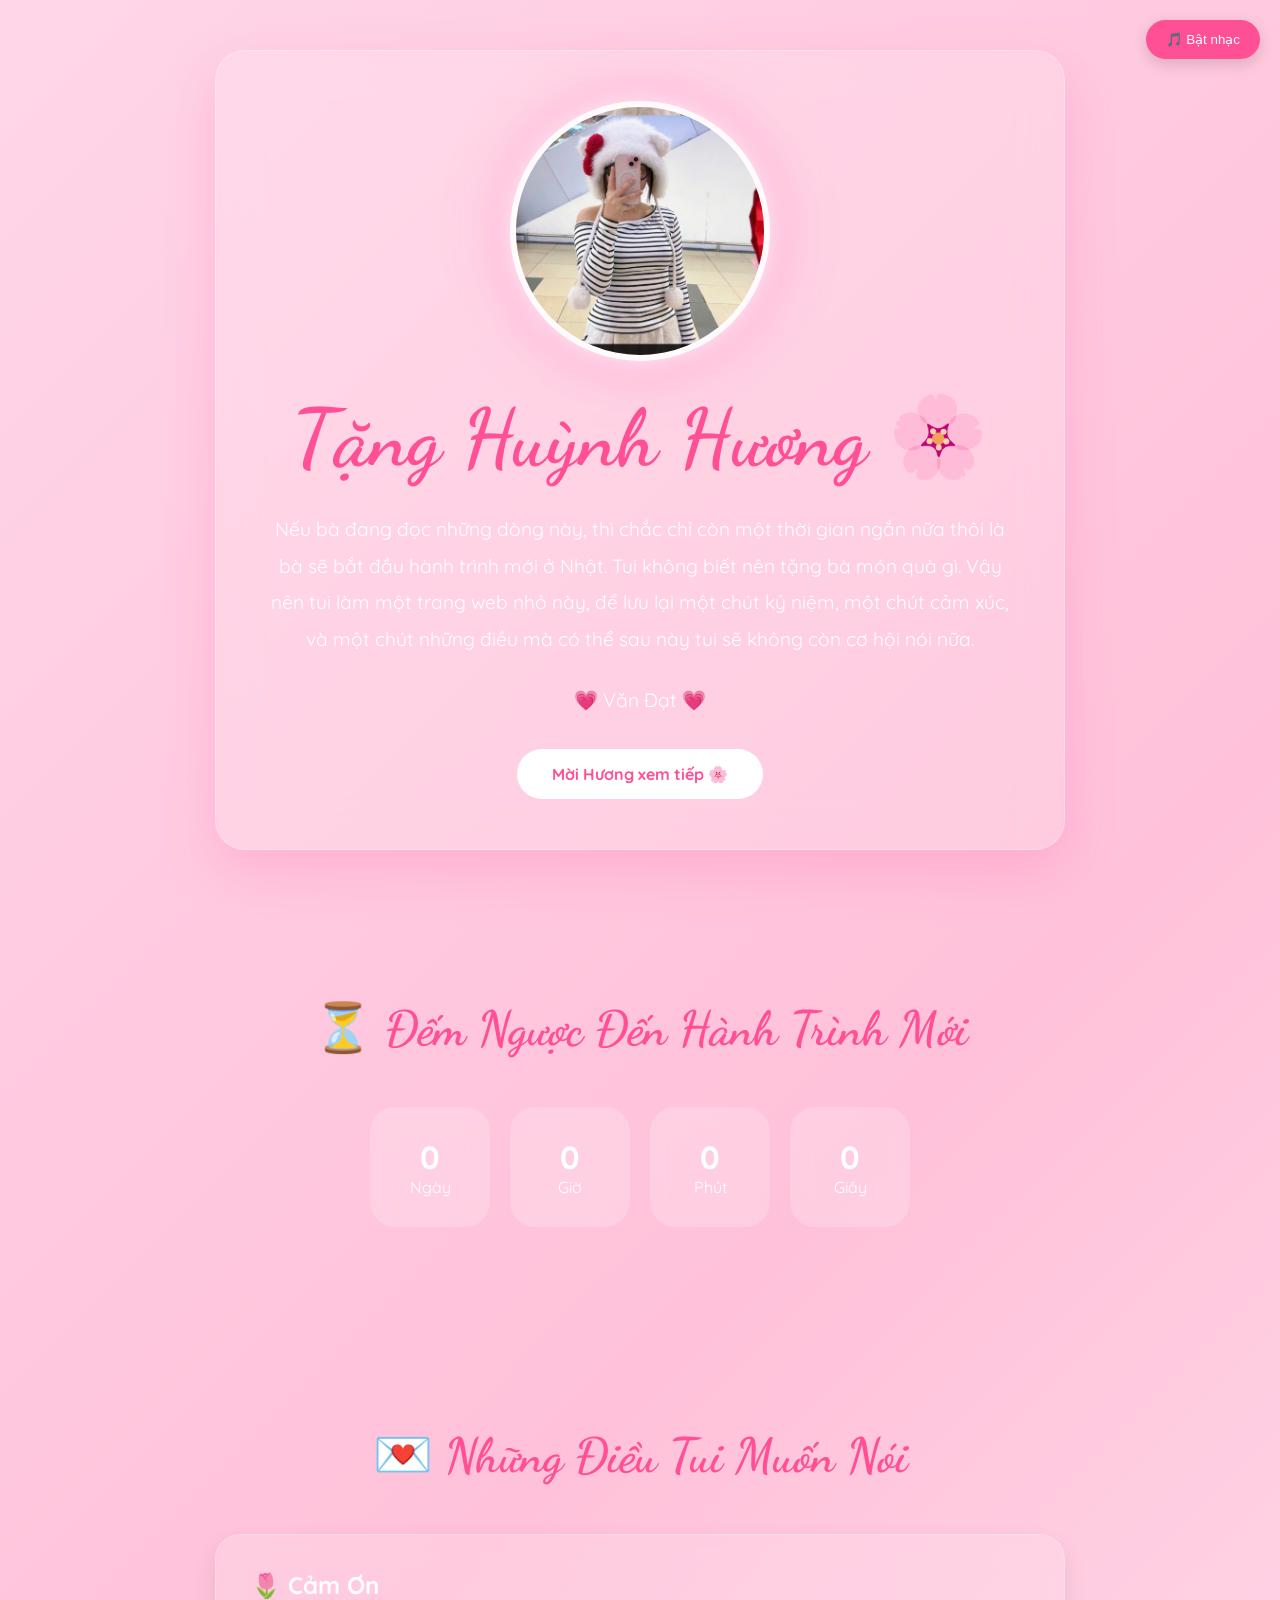
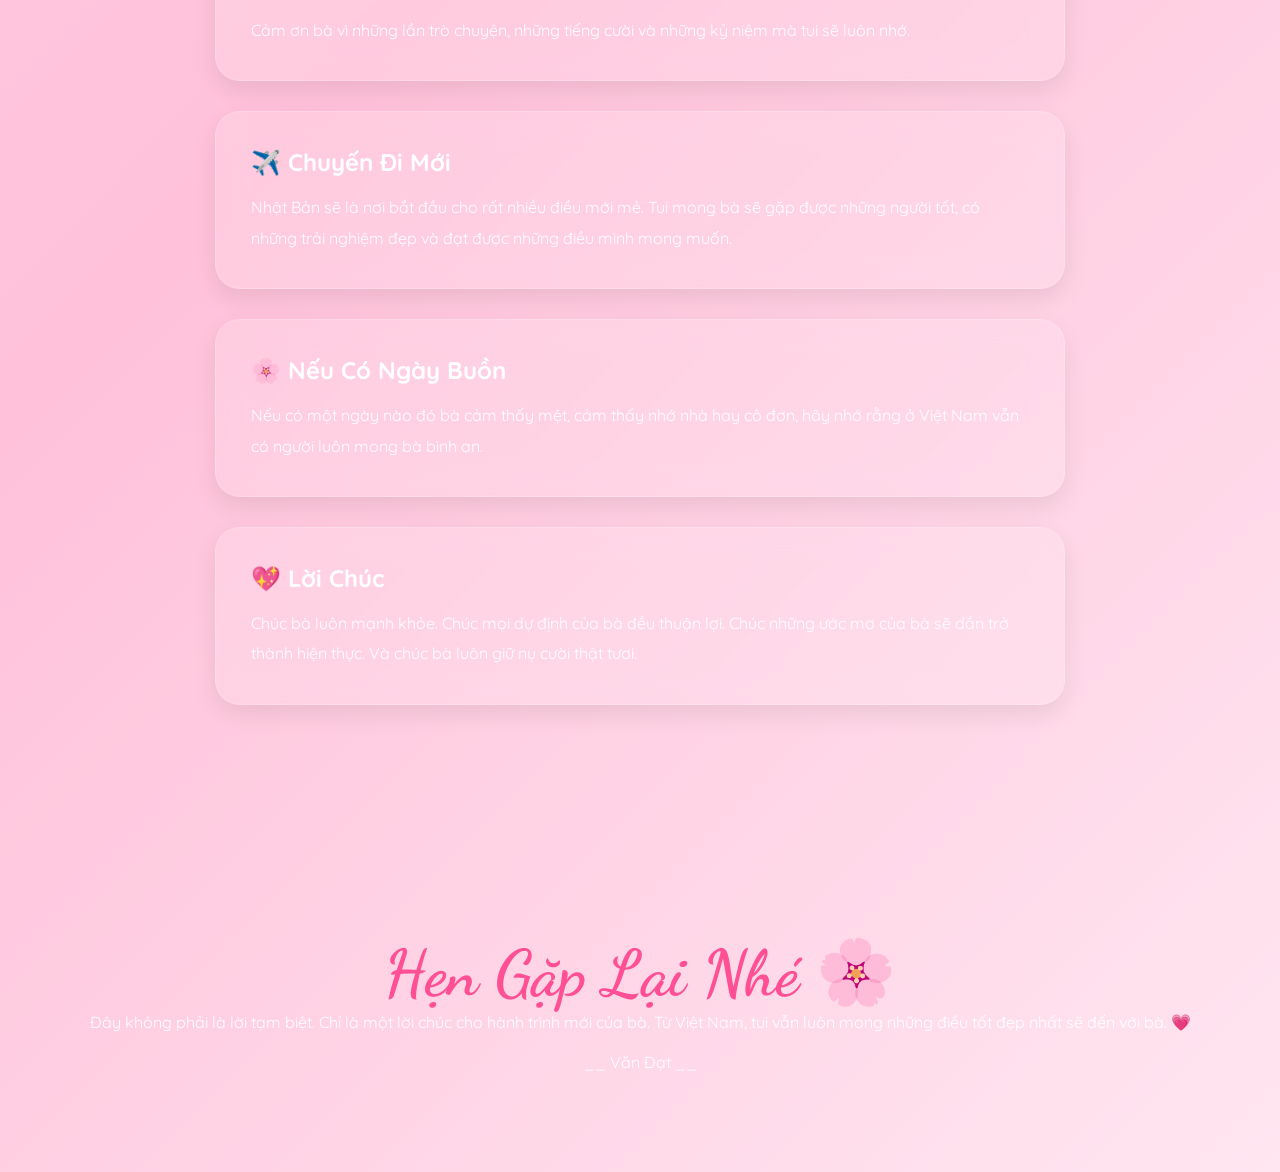
==== index.html @ a10efec6 "upload_code" ====
<!DOCTYPE html>
<html lang="vi">
<head>
<meta charset="UTF-8">
<meta name="viewport" content="width=device-width, initial-scale=1.0">

<title>Văn Đạt Gửi Tặng</title>

<link href="https://fonts.googleapis.com/css2?family=Quicksand:wght@400;500;700&family=Dancing+Script:wght@700&display=swap" rel="stylesheet">

<style>

*{
    margin:0;
    padding:0;
    box-sizing:border-box;
    scroll-behavior:smooth;
}

body{
    font-family:'Quicksand',sans-serif;
    background:linear-gradient(135deg,#ffd6e8,#ffc1d9,#ffe6f1);
    overflow-x:hidden;
    color:white;
}

/* Nút nhạc */

#musicBtn{
    position:fixed;
    top:20px;
    right:20px;
    z-index:9999;
    border:none;
    background:#ff4f95;
    color:white;
    padding:12px 20px;
    border-radius:30px;
    cursor:pointer;
    box-shadow:0 5px 15px rgba(0,0,0,.15);
}

/* Hero */

.hero{
    min-height:100vh;
    display:flex;
    justify-content:center;
    align-items:center;
    text-align:center;
    padding:30px;
}

.hero-card{
    max-width:850px;
    padding:50px;
    border-radius:30px;
    backdrop-filter:blur(20px);
    background:rgba(255,255,255,.15);
    border:1px solid rgba(255,255,255,.25);
    box-shadow:0 20px 50px rgba(255,105,180,.25);
}

.hero-img{
    width:260px;
    height:260px;
    object-fit:cover;
    border-radius:50%;
    border:6px solid rgba(255,255,255,.9);
    margin-bottom:25px;
    box-shadow:
        0 0 25px rgba(255,255,255,.8),
        0 0 60px rgba(255,105,180,.5);
    animation:float 3s ease-in-out infinite;
}

.hero h1{
    font-size:5rem;
    color:#ff4f95;
    font-family:'Dancing Script',cursive;
}

.hero p{
    margin-top:25px;
    font-size:1.2rem;
    line-height:1.9;
}

.btn{
    margin-top:30px;
    display:inline-block;
    padding:15px 35px;
    border-radius:50px;
    text-decoration:none;
    background:white;
    color:#ff4f95;
    font-weight:bold;
    transition:.3s;
}

.btn:hover{
    transform:scale(1.05);
}

/* Sections */

section{
    padding:100px 20px;
}

.title{
    text-align:center;
    font-size:3rem;
    margin-bottom:50px;
    color:#ff4f95;
    font-family:'Dancing Script',cursive;
}

.card{
    max-width:850px;
    margin:auto;
    margin-bottom:30px;
    padding:35px;
    border-radius:25px;
    background:rgba(255,255,255,.15);
    backdrop-filter:blur(15px);
    border:1px solid rgba(255,255,255,.2);
    box-shadow:0 10px 25px rgba(0,0,0,.08);

    transform:translateY(50px);
    opacity:0;
    transition:1s;
}

.card.show{
    opacity:1;
    transform:translateY(0);
}

.card h2{
    margin-bottom:15px;
}

.card p{
    line-height:1.9;
}

/* Countdown */

.countdown{
    display:flex;
    justify-content:center;
    gap:20px;
    flex-wrap:wrap;
}

.box{
    width:120px;
    height:120px;
    background:rgba(255,255,255,.2);
    border-radius:25px;

    display:flex;
    flex-direction:column;
    justify-content:center;
    align-items:center;

    backdrop-filter:blur(10px);
}

.box span:first-child{
    font-size:2rem;
    font-weight:bold;
}

/* Footer */

.footer{
    text-align:center;
    padding:100px 20px;
}

.footer h2{
    font-size:4rem;
    color:#ff4f95;
    font-family:'Dancing Script',cursive;
}

/* Hiệu ứng */

.sakura,
.heart{
    position:fixed;
    top:-20px;
    pointer-events:none;
    z-index:999;
    animation:fall linear forwards;
}

@keyframes fall{
    to{
        transform:
        translateY(110vh)
        rotate(360deg);
        opacity:0;
    }
}

@keyframes float{
    0%,100%{
        transform:translateY(0);
    }

    50%{
        transform:translateY(-12px);
    }
}

@media(max-width:768px){

.hero h1{
    font-size:3rem;
}

.hero-card{
    padding:30px;
}

.hero-img{
    width:200px;
    height:200px;
}

.title{
    font-size:2.2rem;
}

}

</style>
</head>
<body>

<audio id="bgMusic" loop>
    <source src="NgayRoiChuyenBay.mp3" type="audio/mpeg">
</audio>

<button id="musicBtn">🎵 Bật nhạc</button>

<!-- HERO -->

<section class="hero">

<div class="hero-card">

<img src="anh.jpg" alt="Bé Hương" class="hero-img">

<h1>Tặng Huỳnh Hương 🌸</h1>

<p>
Nếu bà đang đọc những dòng này,

thì chắc chỉ còn một thời gian ngắn nữa thôi là bà sẽ bắt đầu hành trình mới ở Nhật.

Tui không biết nên tặng bà món quà gì.

Vậy nên tui làm một trang web nhỏ này,
để lưu lại một chút kỷ niệm,
một chút cảm xúc,
và một chút những điều mà có thể sau này tui sẽ không còn cơ hội nói nữa.

</p>
<p>
💗 Văn Đạt 💗
</p>

<a href="#letter" class="btn">
Mời Hương xem tiếp 🌸
</a>

</div>

</section>

<!-- COUNTDOWN -->

<section>

<h2 class="title">
⏳ Đếm Ngược Đến Hành Trình Mới
</h2>

<div class="countdown">

<div class="box">
<span id="days">0</span>
<span>Ngày</span>
</div>

<div class="box">
<span id="hours">0</span>
<span>Giờ</span>
</div>

<div class="box">
<span id="minutes">0</span>
<span>Phút</span>
</div>

<div class="box">
<span id="seconds">0</span>
<span>Giây</span>
</div>

</div>

</section>

<!-- LỜI NHẮN -->

<section id="letter">

<h2 class="title">
💌 Những Điều Tui Muốn Nói
</h2>

<div class="card reveal">
<h2>🌷 Cảm Ơn </h2>
<p>
Cảm ơn bà vì những lần trò chuyện,
những tiếng cười và những kỷ niệm mà tui sẽ luôn nhớ.
</p>
</div>

<div class="card reveal">
<h2>✈️ Chuyến Đi Mới</h2>
<p>
Nhật Bản sẽ là nơi bắt đầu cho rất nhiều điều mới mẻ.

Tui mong bà sẽ gặp được những người tốt,
có những trải nghiệm đẹp
và đạt được những điều mình mong muốn.
</p>
</div>

<div class="card reveal">
<h2>🌸 Nếu Có Ngày Buồn</h2>
<p>
Nếu có một ngày nào đó bà cảm thấy mệt,
cảm thấy nhớ nhà hay cô đơn,

hãy nhớ rằng ở Việt Nam vẫn có người luôn mong bà bình an.
</p>
</div>

<div class="card reveal">
<h2>💖 Lời Chúc</h2>
<p>
Chúc bà luôn mạnh khỏe.

Chúc mọi dự định của bà đều thuận lợi.

Chúc những ước mơ của bà sẽ dần trở thành hiện thực.

Và chúc bà luôn giữ nụ cười thật tươi.
</p>
</div>

</section>

<!-- FOOTER -->

<section class="footer">

<h2>Hẹn Gặp Lại Nhé 🌸</h2>

<p>
Đây không phải là lời tạm biệt.

Chỉ là một lời chúc cho hành trình mới của bà.

Từ Việt Nam,

tui vẫn luôn mong những điều tốt đẹp nhất sẽ đến với bà.

💗

<br><br>

__ Văn Đạt __
</p>

</section>

<script>

/* Ngày sang Nhật */

const target =
new Date("2026-09-30 00:00:00");

function updateCountdown(){

const now = new Date();
const diff = target - now;

if(diff <= 0) return;

document.getElementById("days").innerText =
Math.floor(diff/(1000*60*60*24));

document.getElementById("hours").innerText =
Math.floor(diff/(1000*60*60)%24);

document.getElementById("minutes").innerText =
Math.floor(diff/(1000*60)%60);

document.getElementById("seconds").innerText =
Math.floor(diff/1000%60);

}

updateCountdown();
setInterval(updateCountdown,1000);

/* Sakura */

function createSakura(){

const flower=document.createElement("div");

flower.className="sakura";

flower.innerHTML=Math.random()>0.5?"🌸":"💮";

flower.style.left=Math.random()*100+"vw";

flower.style.fontSize=
(15+Math.random()*20)+"px";

flower.style.animationDuration=
(8+Math.random()*6)+"s";

document.body.appendChild(flower);

setTimeout(()=>{
flower.remove();
},15000);

}

setInterval(createSakura,300);

/* Trái tim */

function createHeart(){

const heart=document.createElement("div");

heart.className="heart";

heart.innerHTML="💖";

heart.style.left=Math.random()*100+"vw";

heart.style.fontSize=
(15+Math.random()*15)+"px";

heart.style.animationDuration=
(6+Math.random()*4)+"s";

document.body.appendChild(heart);

setTimeout(()=>{
heart.remove();
},12000);

}

setInterval(createHeart,1000);

/* Scroll animation */

const observer=new IntersectionObserver(entries=>{

entries.forEach(entry=>{

if(entry.isIntersecting){

entry.target.classList.add("show");

}

});

});

document.querySelectorAll(".reveal")
.forEach(el=>observer.observe(el));

/* Nhạc */

const music =
document.getElementById("bgMusic");

const musicBtn =
document.getElementById("musicBtn");

musicBtn.onclick = () => {

if(music.paused){

music.play();

musicBtn.innerHTML =
"🔇 Tắt nhạc";

}else{

music.pause();

musicBtn.innerHTML =
"🎵 Bật nhạc";

}

};

</script>

</body>
</html>
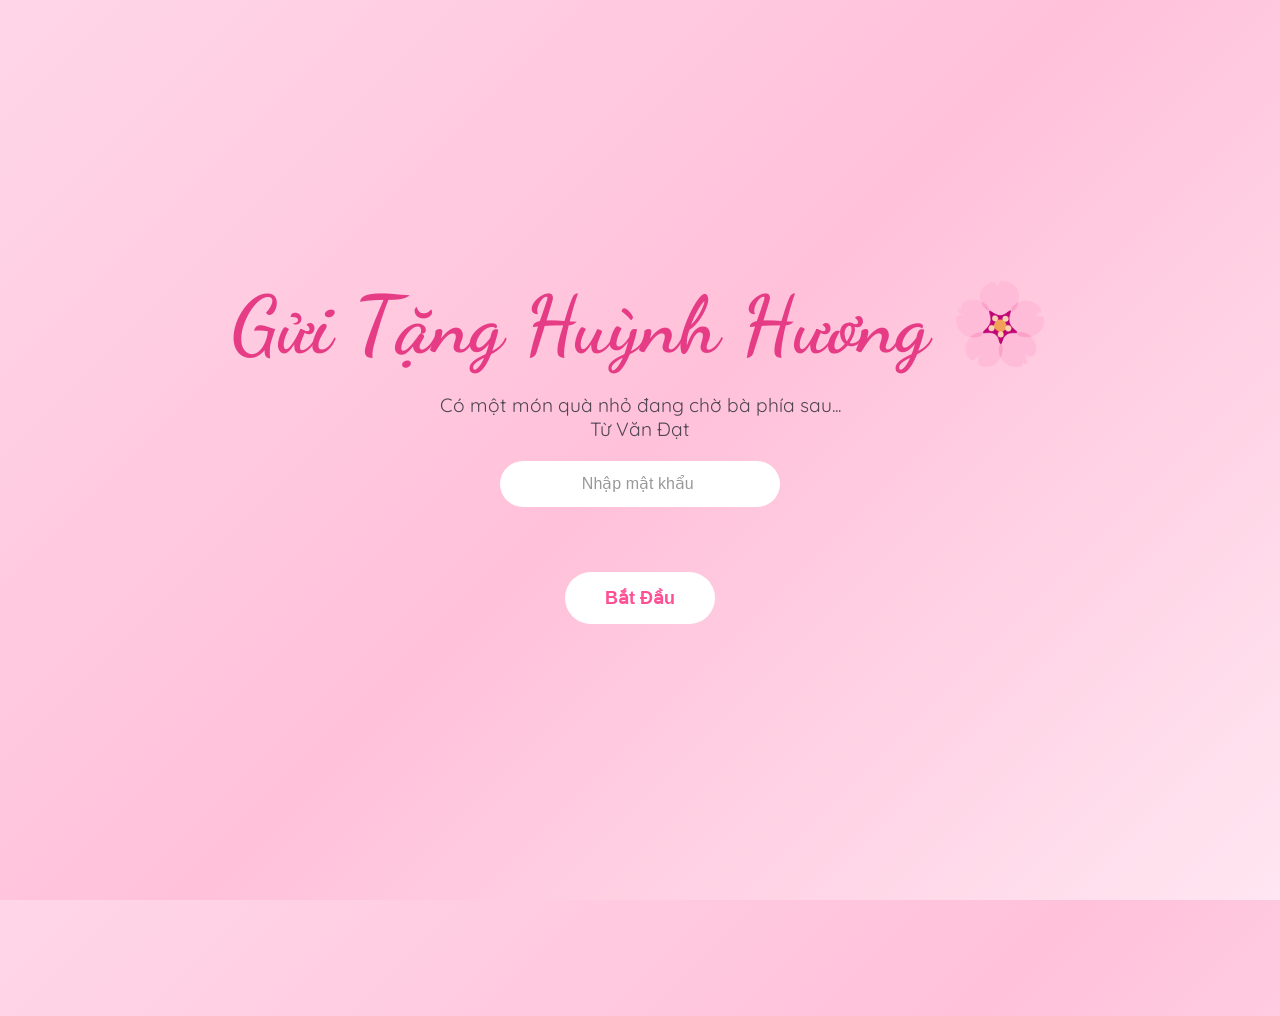
==== commit a17cc12d: "Cập nhật website" ====
--- a/index.html
+++ b/index.html
@@ -4,529 +4,45 @@
 <meta charset="UTF-8">
 <meta name="viewport" content="width=device-width, initial-scale=1.0">
 
-<title>Văn Đạt Gửi Tặng</title>
+<title>Tạm Biệt Hương</title>
 
-<link href="https://fonts.googleapis.com/css2?family=Quicksand:wght@400;500;700&family=Dancing+Script:wght@700&display=swap" rel="stylesheet">
+<link href="https://fonts.googleapis.com/css2?family=Dancing+Script:wght@700&family=Quicksand:wght@400;600&display=swap" rel="stylesheet">
 
-<style>
+<link rel="stylesheet" href="css/index.css">
 
-*{
-    margin:0;
-    padding:0;
-    box-sizing:border-box;
-    scroll-behavior:smooth;
-}
-
-body{
-    font-family:'Quicksand',sans-serif;
-    background:linear-gradient(135deg,#ffd6e8,#ffc1d9,#ffe6f1);
-    overflow-x:hidden;
-    color:white;
-}
-
-/* Nút nhạc */
-
-#musicBtn{
-    position:fixed;
-    top:20px;
-    right:20px;
-    z-index:9999;
-    border:none;
-    background:#ff4f95;
-    color:white;
-    padding:12px 20px;
-    border-radius:30px;
-    cursor:pointer;
-    box-shadow:0 5px 15px rgba(0,0,0,.15);
-}
-
-/* Hero */
-
-.hero{
-    min-height:100vh;
-    display:flex;
-    justify-content:center;
-    align-items:center;
-    text-align:center;
-    padding:30px;
-}
-
-.hero-card{
-    max-width:850px;
-    padding:50px;
-    border-radius:30px;
-    backdrop-filter:blur(20px);
-    background:rgba(255,255,255,.15);
-    border:1px solid rgba(255,255,255,.25);
-    box-shadow:0 20px 50px rgba(255,105,180,.25);
-}
-
-.hero-img{
-    width:260px;
-    height:260px;
-    object-fit:cover;
-    border-radius:50%;
-    border:6px solid rgba(255,255,255,.9);
-    margin-bottom:25px;
-    box-shadow:
-        0 0 25px rgba(255,255,255,.8),
-        0 0 60px rgba(255,105,180,.5);
-    animation:float 3s ease-in-out infinite;
-}
-
-.hero h1{
-    font-size:5rem;
-    color:#ff4f95;
-    font-family:'Dancing Script',cursive;
-}
-
-.hero p{
-    margin-top:25px;
-    font-size:1.2rem;
-    line-height:1.9;
-}
-
-.btn{
-    margin-top:30px;
-    display:inline-block;
-    padding:15px 35px;
-    border-radius:50px;
-    text-decoration:none;
-    background:white;
-    color:#ff4f95;
-    font-weight:bold;
-    transition:.3s;
-}
-
-.btn:hover{
-    transform:scale(1.05);
-}
-
-/* Sections */
-
-section{
-    padding:100px 20px;
-}
-
-.title{
-    text-align:center;
-    font-size:3rem;
-    margin-bottom:50px;
-    color:#ff4f95;
-    font-family:'Dancing Script',cursive;
-}
-
-.card{
-    max-width:850px;
-    margin:auto;
-    margin-bottom:30px;
-    padding:35px;
-    border-radius:25px;
-    background:rgba(255,255,255,.15);
-    backdrop-filter:blur(15px);
-    border:1px solid rgba(255,255,255,.2);
-    box-shadow:0 10px 25px rgba(0,0,0,.08);
-
-    transform:translateY(50px);
-    opacity:0;
-    transition:1s;
-}
-
-.card.show{
-    opacity:1;
-    transform:translateY(0);
-}
-
-.card h2{
-    margin-bottom:15px;
-}
-
-.card p{
-    line-height:1.9;
-}
-
-/* Countdown */
-
-.countdown{
-    display:flex;
-    justify-content:center;
-    gap:20px;
-    flex-wrap:wrap;
-}
-
-.box{
-    width:120px;
-    height:120px;
-    background:rgba(255,255,255,.2);
-    border-radius:25px;
-
-    display:flex;
-    flex-direction:column;
-    justify-content:center;
-    align-items:center;
-
-    backdrop-filter:blur(10px);
-}
-
-.box span:first-child{
-    font-size:2rem;
-    font-weight:bold;
-}
-
-/* Footer */
-
-.footer{
-    text-align:center;
-    padding:100px 20px;
-}
-
-.footer h2{
-    font-size:4rem;
-    color:#ff4f95;
-    font-family:'Dancing Script',cursive;
-}
-
-/* Hiệu ứng */
-
-.sakura,
-.heart{
-    position:fixed;
-    top:-20px;
-    pointer-events:none;
-    z-index:999;
-    animation:fall linear forwards;
-}
-
-@keyframes fall{
-    to{
-        transform:
-        translateY(110vh)
-        rotate(360deg);
-        opacity:0;
-    }
-}
-
-@keyframes float{
-    0%,100%{
-        transform:translateY(0);
-    }
-
-    50%{
-        transform:translateY(-12px);
-    }
-}
-
-@media(max-width:768px){
-
-.hero h1{
-    font-size:3rem;
-}
-
-.hero-card{
-    padding:30px;
-}
-
-.hero-img{
-    width:200px;
-    height:200px;
-}
-
-.title{
-    font-size:2.2rem;
-}
-
-}
-
-</style>
 </head>
 <body>
 
-<audio id="bgMusic" loop>
-    <source src="NgayRoiChuyenBay.mp3" type="audio/mpeg">
+<audio id="bgMusic">
+    <source src="audio/NgayRoiChuyenBay.mp3" type="audio/mpeg">
 </audio>
 
-<button id="musicBtn">🎵 Bật nhạc</button>
+<div class="container">
 
-<!-- HERO -->
+    <h1>Gửi Tặng Huỳnh Hương 🌸</h1>
 
-<section class="hero">
+    <p>
+        Có một món quà nhỏ đang chờ bà phía sau...
+        <br>
+        Từ Văn Đạt 
+    </p>
 
-<div class="hero-card">
+    <input
+        type="password"
+        id="password"
+        placeholder="Nhập mật khẩu "
+        maxlength="8"
+    >
 
-<img src="anh.jpg" alt="Bé Hương" class="hero-img">
+    <p id="errorMsg"></p>
 
-<h1>Tặng Huỳnh Hương 🌸</h1>
-
-<p>
-Nếu bà đang đọc những dòng này,
-
-thì chắc chỉ còn một thời gian ngắn nữa thôi là bà sẽ bắt đầu hành trình mới ở Nhật.
-
-Tui không biết nên tặng bà món quà gì.
-
-Vậy nên tui làm một trang web nhỏ này,
-để lưu lại một chút kỷ niệm,
-một chút cảm xúc,
-và một chút những điều mà có thể sau này tui sẽ không còn cơ hội nói nữa.
-
-</p>
-<p>
-💗 Văn Đạt 💗
-</p>
-
-<a href="#letter" class="btn">
-Mời Hương xem tiếp 🌸
-</a>
+    <button id="startBtn">
+         Bắt Đầu
+    </button>
 
 </div>
 
-</section>
-
-<!-- COUNTDOWN -->
-
-<section>
-
-<h2 class="title">
-⏳ Đếm Ngược Đến Hành Trình Mới
-</h2>
-
-<div class="countdown">
-
-<div class="box">
-<span id="days">0</span>
-<span>Ngày</span>
-</div>
-
-<div class="box">
-<span id="hours">0</span>
-<span>Giờ</span>
-</div>
-
-<div class="box">
-<span id="minutes">0</span>
-<span>Phút</span>
-</div>
-
-<div class="box">
-<span id="seconds">0</span>
-<span>Giây</span>
-</div>
-
-</div>
-
-</section>
-
-<!-- LỜI NHẮN -->
-
-<section id="letter">
-
-<h2 class="title">
-💌 Những Điều Tui Muốn Nói
-</h2>
-
-<div class="card reveal">
-<h2>🌷 Cảm Ơn </h2>
-<p>
-Cảm ơn bà vì những lần trò chuyện,
-những tiếng cười và những kỷ niệm mà tui sẽ luôn nhớ.
-</p>
-</div>
-
-<div class="card reveal">
-<h2>✈️ Chuyến Đi Mới</h2>
-<p>
-Nhật Bản sẽ là nơi bắt đầu cho rất nhiều điều mới mẻ.
-
-Tui mong bà sẽ gặp được những người tốt,
-có những trải nghiệm đẹp
-và đạt được những điều mình mong muốn.
-</p>
-</div>
-
-<div class="card reveal">
-<h2>🌸 Nếu Có Ngày Buồn</h2>
-<p>
-Nếu có một ngày nào đó bà cảm thấy mệt,
-cảm thấy nhớ nhà hay cô đơn,
-
-hãy nhớ rằng ở Việt Nam vẫn có người luôn mong bà bình an.
-</p>
-</div>
-
-<div class="card reveal">
-<h2>💖 Lời Chúc</h2>
-<p>
-Chúc bà luôn mạnh khỏe.
-
-Chúc mọi dự định của bà đều thuận lợi.
-
-Chúc những ước mơ của bà sẽ dần trở thành hiện thực.
-
-Và chúc bà luôn giữ nụ cười thật tươi.
-</p>
-</div>
-
-</section>
-
-<!-- FOOTER -->
-
-<section class="footer">
-
-<h2>Hẹn Gặp Lại Nhé 🌸</h2>
-
-<p>
-Đây không phải là lời tạm biệt.
-
-Chỉ là một lời chúc cho hành trình mới của bà.
-
-Từ Việt Nam,
-
-tui vẫn luôn mong những điều tốt đẹp nhất sẽ đến với bà.
-
-💗
-
-<br><br>
-
-__ Văn Đạt __
-</p>
-
-</section>
-
-<script>
-
-/* Ngày sang Nhật */
-
-const target =
-new Date("2026-09-30 00:00:00");
-
-function updateCountdown(){
-
-const now = new Date();
-const diff = target - now;
-
-if(diff <= 0) return;
-
-document.getElementById("days").innerText =
-Math.floor(diff/(1000*60*60*24));
-
-document.getElementById("hours").innerText =
-Math.floor(diff/(1000*60*60)%24);
-
-document.getElementById("minutes").innerText =
-Math.floor(diff/(1000*60)%60);
-
-document.getElementById("seconds").innerText =
-Math.floor(diff/1000%60);
-
-}
-
-updateCountdown();
-setInterval(updateCountdown,1000);
-
-/* Sakura */
-
-function createSakura(){
-
-const flower=document.createElement("div");
-
-flower.className="sakura";
-
-flower.innerHTML=Math.random()>0.5?"🌸":"💮";
-
-flower.style.left=Math.random()*100+"vw";
-
-flower.style.fontSize=
-(15+Math.random()*20)+"px";
-
-flower.style.animationDuration=
-(8+Math.random()*6)+"s";
-
-document.body.appendChild(flower);
-
-setTimeout(()=>{
-flower.remove();
-},15000);
-
-}
-
-setInterval(createSakura,300);
-
-/* Trái tim */
-
-function createHeart(){
-
-const heart=document.createElement("div");
-
-heart.className="heart";
-
-heart.innerHTML="💖";
-
-heart.style.left=Math.random()*100+"vw";
-
-heart.style.fontSize=
-(15+Math.random()*15)+"px";
-
-heart.style.animationDuration=
-(6+Math.random()*4)+"s";
-
-document.body.appendChild(heart);
-
-setTimeout(()=>{
-heart.remove();
-},12000);
-
-}
-
-setInterval(createHeart,1000);
-
-/* Scroll animation */
-
-const observer=new IntersectionObserver(entries=>{
-
-entries.forEach(entry=>{
-
-if(entry.isIntersecting){
-
-entry.target.classList.add("show");
-
-}
-
-});
-
-});
-
-document.querySelectorAll(".reveal")
-.forEach(el=>observer.observe(el));
-
-/* Nhạc */
-
-const music =
-document.getElementById("bgMusic");
-
-const musicBtn =
-document.getElementById("musicBtn");
-
-musicBtn.onclick = () => {
-
-if(music.paused){
-
-music.play();
-
-musicBtn.innerHTML =
-"🔇 Tắt nhạc";
-
-}else{
-
-music.pause();
-
-musicBtn.innerHTML =
-"🎵 Bật nhạc";
-
-}
-
-};
-
-</script>
+<script src="js/index.js"></script>
 
 </body>
 </html>
--- a/css/index.css
+++ b/css/index.css
@@ -0,0 +1,110 @@
+*{
+    margin:0;
+    padding:0;
+    box-sizing:border-box;
+}
+
+body{
+    height:100vh;
+    overflow:hidden;
+    display:flex;
+    justify-content:center;
+    align-items:center;
+    background:linear-gradient(135deg,#ffd6e8,#ffc1d9,#ffe6f1);
+    font-family:'Quicksand',sans-serif;
+}
+
+.container{
+    text-align:center;
+    color:white;
+    z-index:2;
+}
+
+h1{
+    font-family:'Dancing Script',cursive;
+    font-size:5rem;
+    margin-bottom:20px;
+    animation:fadeUp 1.5s ease;
+    color:#e63c86;
+}
+
+p{
+    font-size:1.2rem;
+    margin-bottom:20px;
+    animation:fadeUp 2s ease;
+    color:#4f4454;
+}
+
+input{
+    width:280px;
+    padding:14px;
+    border:none;
+    border-radius:50px;
+    outline:none;
+    text-align:center;
+    font-size:16px;
+    margin-bottom:15px;
+}
+
+input::placeholder{
+    color:#999;
+}
+
+#errorMsg{
+    min-height:40px;
+    color:#d63384;
+    font-size:15px;
+    font-weight:600;
+    margin-bottom:10px;
+}
+
+button{
+    border:none;
+    background:white;
+    color:#ff4f95;
+    padding:15px 40px;
+    border-radius:50px;
+    font-size:18px;
+    font-weight:bold;
+    cursor:pointer;
+    transition:.3s;
+}
+
+button:hover{
+    transform:scale(1.08);
+}
+
+.flower{
+    position:absolute;
+    top:-20px;
+    animation:fall linear forwards;
+    pointer-events:none;
+}
+
+@keyframes fall{
+    to{
+        transform:translateY(110vh) rotate(360deg);
+        opacity:0;
+    }
+}
+
+@keyframes fadeUp{
+    from{
+        opacity:0;
+        transform:translateY(30px);
+    }
+    to{
+        opacity:1;
+        transform:translateY(0);
+    }
+}
+
+.fadeOut{
+    animation:fadeOut 1s forwards;
+}
+
+@keyframes fadeOut{
+    to{
+        opacity:0;
+    }
+}
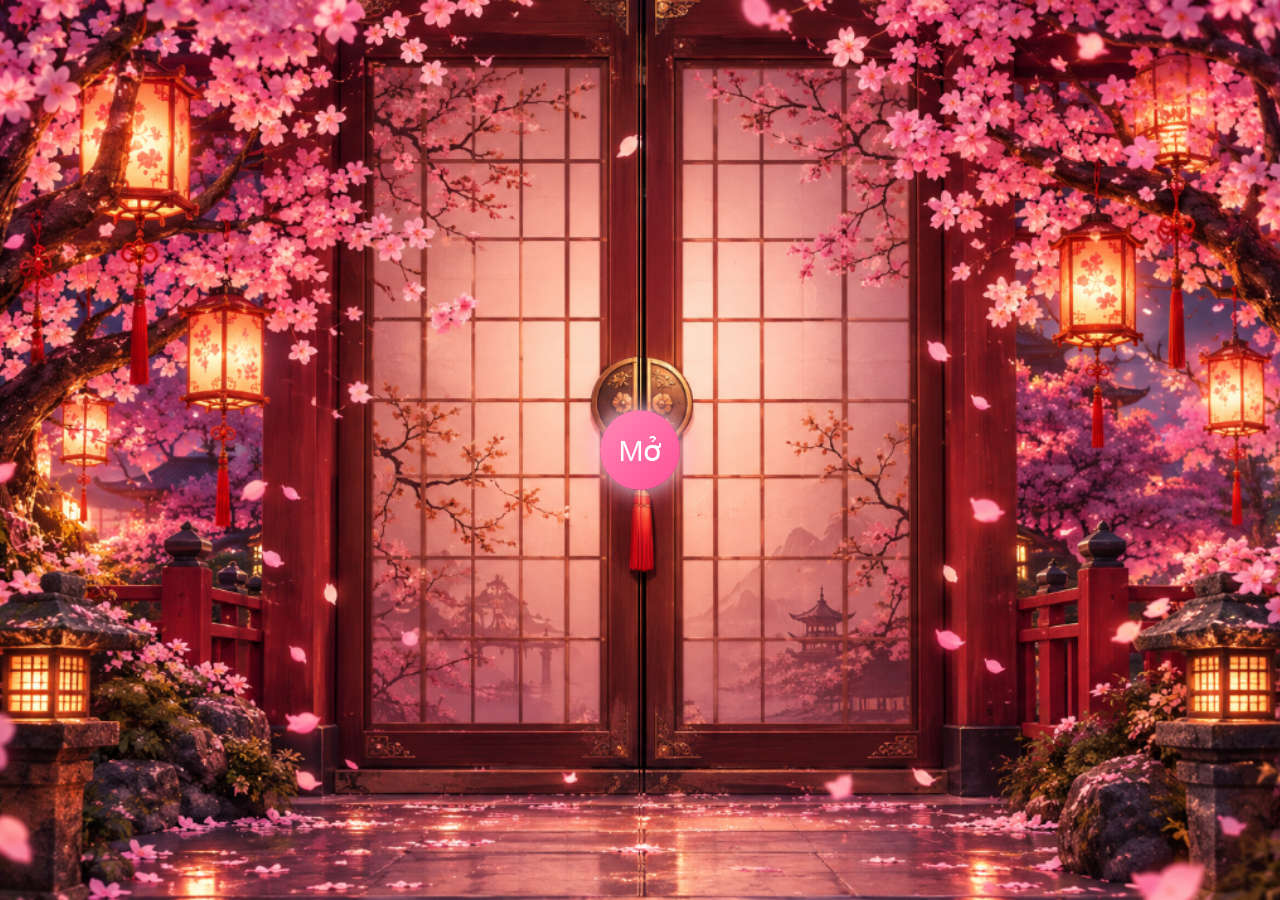
==== commit b3f51a32: "Update giao diện cửa Nhật và thiệp mở đầu" ====
--- a/index.html
+++ b/index.html
@@ -9,36 +9,76 @@
 <link href="https://fonts.googleapis.com/css2?family=Dancing+Script:wght@700&family=Quicksand:wght@400;600&display=swap" rel="stylesheet">
 
 <link rel="stylesheet" href="css/index.css">
+</head>
 
-</head>
 <body>
 
 <audio id="bgMusic">
-    <source src="audio/NgayRoiChuyenBay.mp3" type="audio/mpeg">
+    <source src="./img/naruto-main-theme_WWNB6pAx.mp3" type="audio/mpeg">
 </audio>
 
-<div class="container">
+<div id="intro">
 
-    <h1>Gửi Tặng Huỳnh Hương 🌸</h1>
+    <div class="door left"></div>
+    <div class="door right"></div>
 
-    <p>
-        Có một món quà nhỏ đang chờ bà phía sau...
-        <br>
-        Từ Văn Đạt 
-    </p>
+    <button id="unlockBtn">
+        Mở
+    </button>
 
-    <input
-        type="password"
-        id="password"
-        placeholder="Nhập mật khẩu "
-        maxlength="8"
-    >
+</div>
 
-    <p id="errorMsg"></p>
 
-    <button id="startBtn">
-         Bắt Đầu
-    </button>
+<div id="passwordModal">
+
+    <div class="password-box">
+
+        <h2>🌸 Đang Khóa 🌸</h2>
+
+        <p>Nhập sai ăn bọp tay</p>
+
+        <div class="password-input">
+
+            <input
+                type="password"
+                id="doorPassword"
+                placeholder="Mật khẩu"
+            >
+
+            <button id="togglePassword">
+                👁
+            </button>
+
+        </div>
+
+        <p id="passwordError"></p>
+
+        <button id="confirmPassword">
+            Mở Cửa
+        </button>
+
+    </div>
+
+</div>
+
+
+<div id="mainContent">
+
+    <div class="container">
+
+        <h1>🌸Tạm Biệt Huỳnh Hương 🌸</h1>
+
+        <p>
+            Có một món quà nhỏ đang chờ bà phía sau...
+            <br>
+            Từ Văn Đạt
+        </p>
+
+        <button id="startBtn">
+            Bắt Đầu
+        </button>
+
+    </div>
 
 </div>
 
--- a/css/index.css
+++ b/css/index.css
@@ -5,106 +5,273 @@
 }
 
 body{
+    font-family:'Quicksand',sans-serif;
+    overflow:hidden;
     height:100vh;
-    overflow:hidden;
+    background:
+    linear-gradient(135deg,#ffd6e8,#ffc1d9,#ffe6f1);
+}
+
+/* ===== CỬA ===== */
+
+#intro{
+    position:fixed;
+    inset:0;
+    z-index:9999;
+}
+
+.door{
+    position:absolute;
+    top:0;
+    width:50%;
+    height:100%;
+    background-size:cover;
+    background-repeat:no-repeat;
+    transition:2.5s cubic-bezier(.22,1,.36,1);
+}
+
+.left{
+    left:0;
+    background-image:url("../img/trai.png");
+    background-position:right center;
+}
+
+.right{
+    right:0;
+    background-image:url("../img/phai.png");
+    background-position:left center;
+}
+
+#intro.open .left{
+    transform:translateX(-100%);
+}
+
+#intro.open .right{
+    transform:translateX(100%);
+}
+
+/* ===== NÚT MỞ KHÓA ===== */
+
+#unlockBtn{
+    position:absolute;
+    left:50%;
+    top:50%;
+    transform:translate(-50%,-50%);
+
+    width:80px;
+    height:80px;
+
+    border:none;
+    border-radius:50%;
+
+    background:
+    linear-gradient(135deg,#ff89b4,#ff4f95);
+
+    color:white;
+
+    font-size:30px;
+    cursor:pointer;
+
+    box-shadow:
+    0 0 20px rgba(255,255,255,.8),
+    0 0 40px rgba(255,105,180,.7);
+
+    z-index:10000;
+}
+
+#unlockBtn:hover{
+    transform:translate(-50%,-50%) scale(1.1);
+}
+
+/* ===== MODAL ===== */
+
+#passwordModal{
+    position:fixed;
+    inset:0;
+
+    display:none;
+    justify-content:center;
+    align-items:center;
+
+    background:rgba(0,0,0,.45);
+
+    z-index:20000;
+}
+
+#passwordModal.show{
+    display:flex;
+}
+
+.password-box{
+    width:min(90%,380px);
+
+    background:white;
+
+    padding:30px;
+    border-radius:25px;
+
+    text-align:center;
+
+    box-shadow:0 10px 40px rgba(0,0,0,.15);
+}
+
+.password-box h2{
+    color:#e63c86;
+    margin-bottom:10px;
+}
+
+.password-box p{
+    color:#666;
+}
+
+.password-input{
+    position:relative;
+    margin-top:20px;
+}
+
+.password-input input{
+    width:100%;
+    padding:14px 50px 14px 15px;
+
+    border:2px solid #ffd0e2;
+    border-radius:50px;
+
+    outline:none;
+}
+
+.password-input input:focus{
+    border-color:#ff4f95;
+}
+
+#togglePassword{
+    position:absolute;
+    right:12px;
+    top:50%;
+    transform:translateY(-50%);
+
+    border:none;
+    background:none;
+    cursor:pointer;
+}
+
+#passwordError{
+    min-height:25px;
+    color:#d63384;
+    margin-top:10px;
+}
+
+#confirmPassword{
+    margin-top:10px;
+
+    border:none;
+    padding:12px 30px;
+
+    border-radius:50px;
+
+    background:
+    linear-gradient(135deg,#ff89b4,#ff4f95);
+
+    color:white;
+    cursor:pointer;
+}
+
+/* ===== NỘI DUNG ===== */
+
+#mainContent{
+    width:100%;
+    height:100vh;
+
     display:flex;
     justify-content:center;
     align-items:center;
-    background:linear-gradient(135deg,#ffd6e8,#ffc1d9,#ffe6f1);
-    font-family:'Quicksand',sans-serif;
+
+    opacity:0;
+    transition:2s;
+}
+
+#mainContent.show{
+    opacity:1;
 }
 
 .container{
     text-align:center;
-    color:white;
-    z-index:2;
+    padding:20px;
 }
 
 h1{
     font-family:'Dancing Script',cursive;
+    color:#e63c86;
     font-size:5rem;
     margin-bottom:20px;
-    animation:fadeUp 1.5s ease;
-    color:#e63c86;
-}
-
-p{
+}
+
+.container p{
+    color:#4f4454;
     font-size:1.2rem;
-    margin-bottom:20px;
-    animation:fadeUp 2s ease;
-    color:#4f4454;
-}
-
-input{
-    width:280px;
-    padding:14px;
-    border:none;
-    border-radius:50px;
-    outline:none;
-    text-align:center;
-    font-size:16px;
-    margin-bottom:15px;
-}
-
-input::placeholder{
-    color:#999;
-}
-
-#errorMsg{
-    min-height:40px;
-    color:#d63384;
-    font-size:15px;
-    font-weight:600;
-    margin-bottom:10px;
-}
-
-button{
-    border:none;
+    margin-bottom:25px;
+}
+
+#startBtn{
+    border:none;
+
     background:white;
     color:#ff4f95;
+
     padding:15px 40px;
+
     border-radius:50px;
+
     font-size:18px;
     font-weight:bold;
-    cursor:pointer;
-    transition:.3s;
-}
-
-button:hover{
-    transform:scale(1.08);
-}
+
+    cursor:pointer;
+}
+
+/* ===== HOA ĐÀO ===== */
 
 .flower{
     position:absolute;
-    top:-20px;
+    top:-30px;
+    pointer-events:none;
     animation:fall linear forwards;
-    pointer-events:none;
 }
 
 @keyframes fall{
+
+    from{
+        transform:translateY(0) rotate(0deg);
+        opacity:1;
+    }
+
     to{
-        transform:translateY(110vh) rotate(360deg);
+        transform:
+        translateY(110vh)
+        translateX(120px)
+        rotate(360deg);
+
         opacity:0;
     }
 }
 
-@keyframes fadeUp{
-    from{
-        opacity:0;
-        transform:translateY(30px);
-    }
-    to{
-        opacity:1;
-        transform:translateY(0);
-    }
-}
-
-.fadeOut{
-    animation:fadeOut 1s forwards;
-}
-
-@keyframes fadeOut{
-    to{
-        opacity:0;
+/* ===== MOBILE ===== */
+
+@media(max-width:768px){
+
+    h1{
+        font-size:3rem;
+    }
+
+    .container p{
+        font-size:1rem;
+    }
+
+    #unlockBtn{
+        width:70px;
+        height:70px;
+        font-size:24px;
+    }
+
+    #startBtn{
+        padding:12px 30px;
     }
 }
